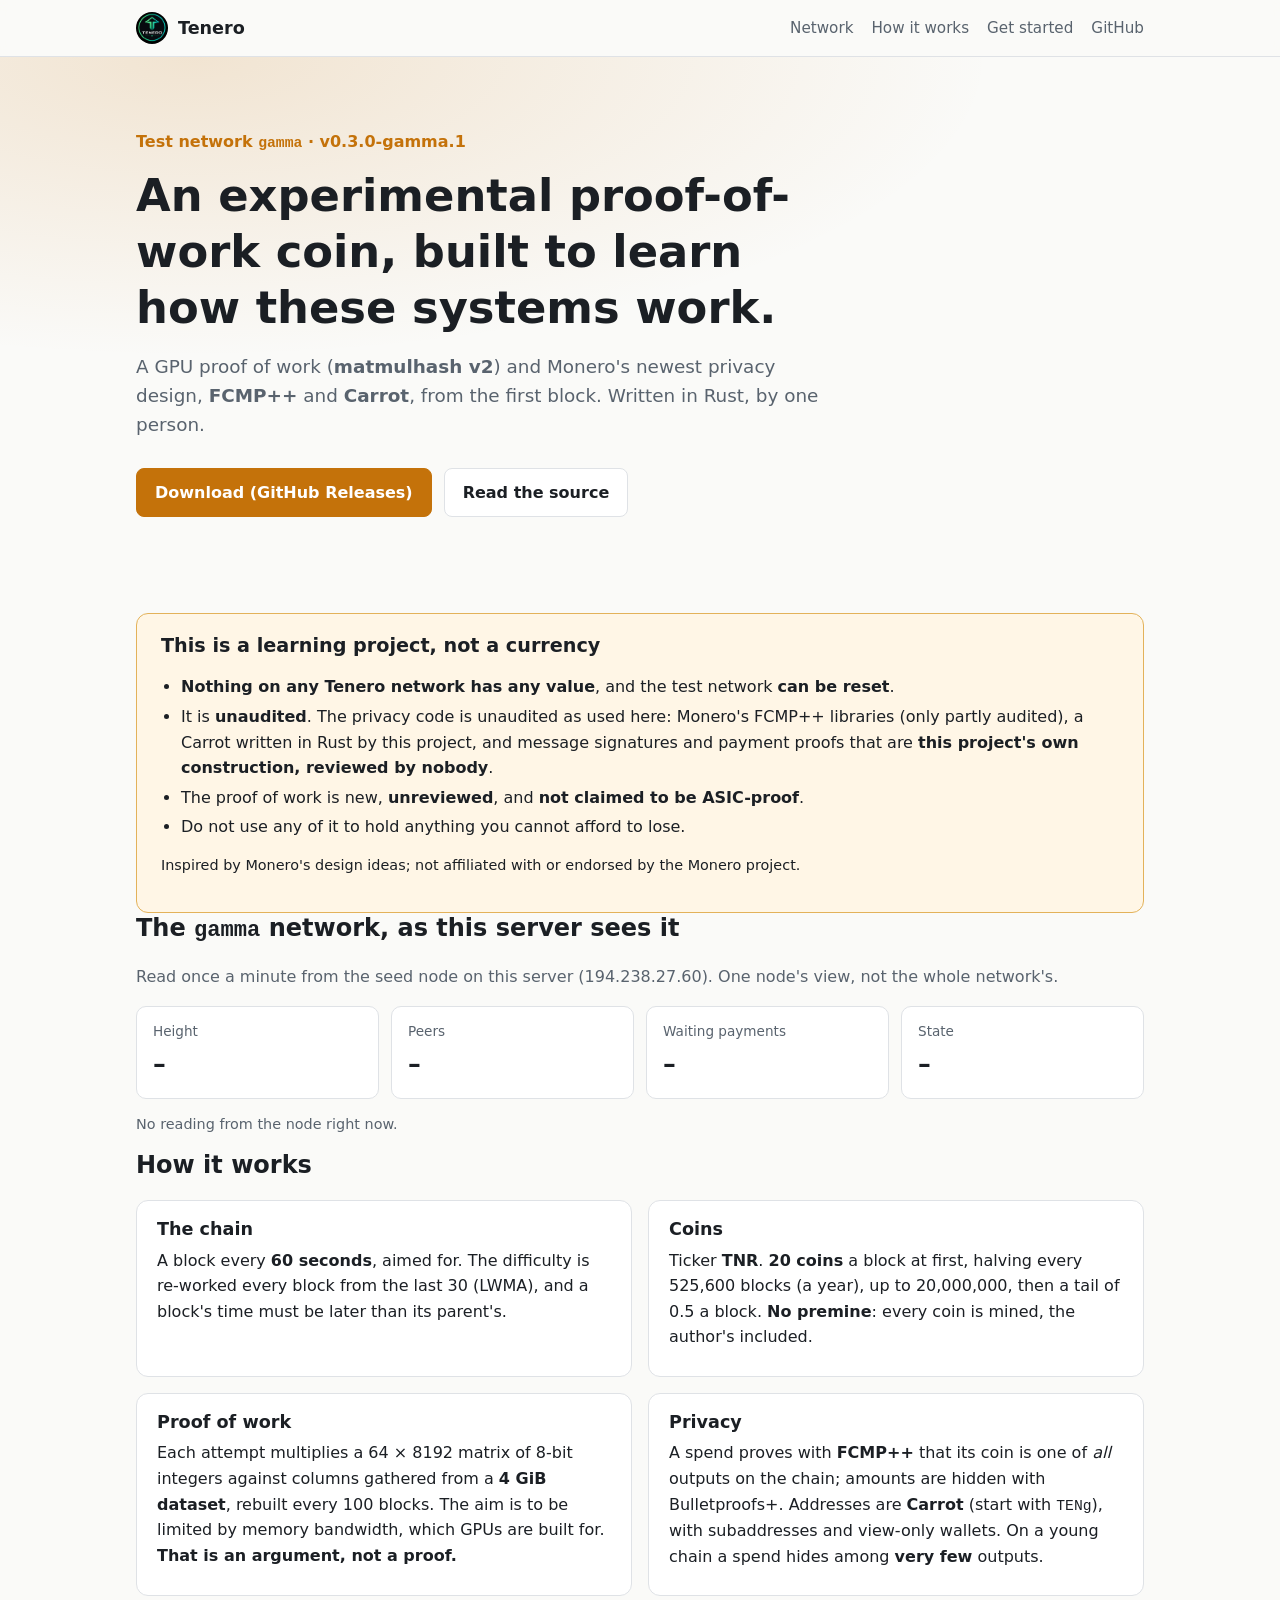
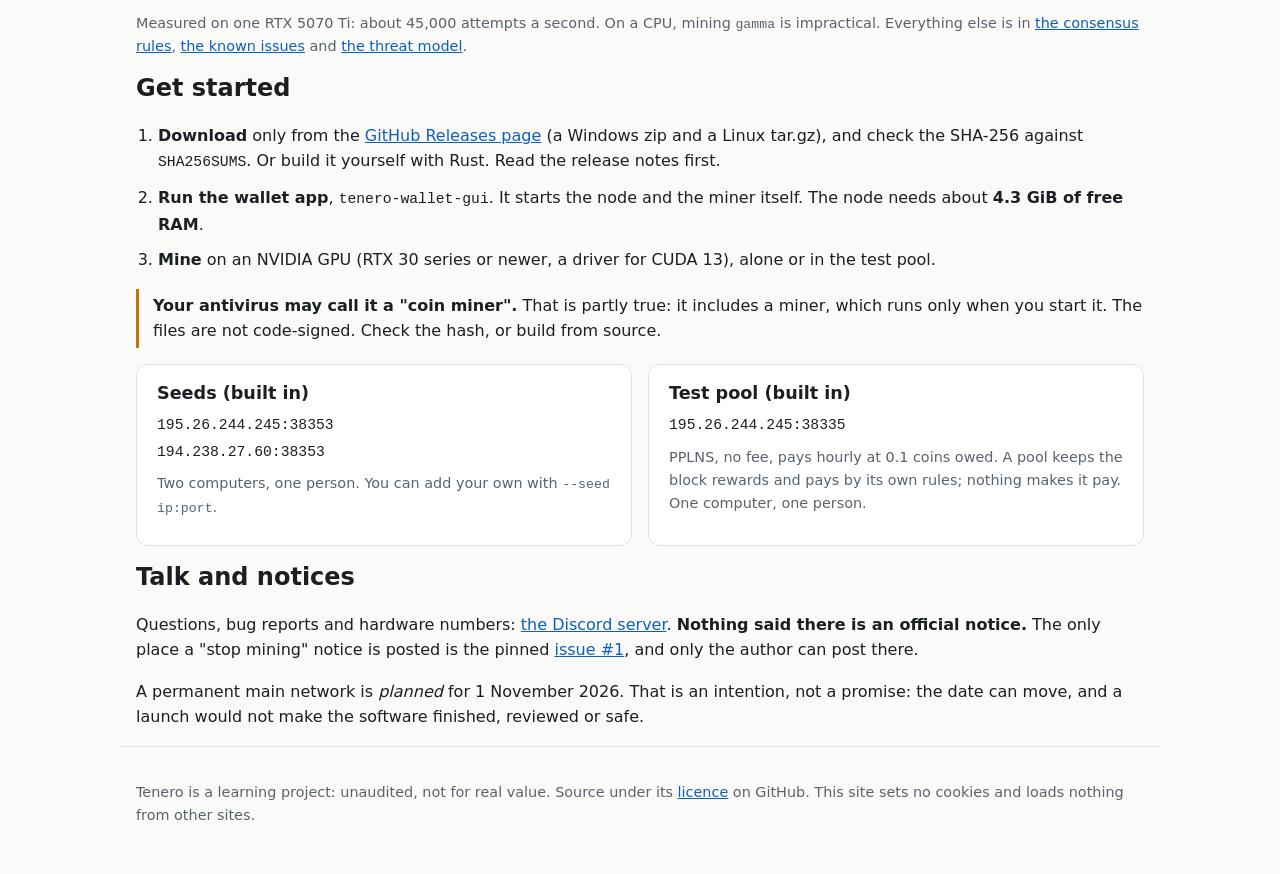
==== index.html @ a3d9bb98 "The Tenero website (teneronetwork.com) A static page, a once-a-minute network panel fed by `tenerod " ====
<!doctype html>
<html lang="en">
<head>
<meta charset="utf-8">
<meta name="viewport" content="width=device-width, initial-scale=1">
<title>Tenero</title>
<meta name="description" content="Tenero: an experimental, unaudited proof-of-work coin with a GPU proof of work and Monero-style privacy (FCMP++ and Carrot). A learning project; nothing on it has any value.">
<meta name="color-scheme" content="dark light">
<link rel="icon" href="favicon.ico">
<link rel="stylesheet" href="style.css">
</head>
<body>

<header class="top">
  <div class="wrap top-row">
    <a class="brand" href="#"><img src="assets/logo-circle.webp" alt="" width="32" height="32"> Tenero</a>
    <nav>
      <a href="#status">Network</a>
      <a href="#how">How it works</a>
      <a href="#start">Get started</a>
      <a href="https://github.com/zad112/Tenero">GitHub</a>
    </nav>
  </div>
</header>

<main>

<section class="hero">
  <div class="wrap">
    <p class="eyebrow">Test network <code>gamma</code> · v0.3.0-gamma.1</p>
    <h1>An experimental proof-of-work coin, built to learn how these systems work.</h1>
    <p class="lede">A GPU proof of work (<strong>matmulhash v2</strong>) and Monero's newest privacy design,
      <strong>FCMP++</strong> and <strong>Carrot</strong>, from the first block. Written in Rust, by one person.</p>
    <div class="cta">
      <a class="btn primary" href="https://github.com/zad112/Tenero/releases">Download (GitHub Releases)</a>
      <a class="btn" href="https://github.com/zad112/Tenero">Read the source</a>
    </div>
  </div>
</section>

<section class="wrap">
  <div class="warning" role="note">
    <h2>This is a learning project, not a currency</h2>
    <ul>
      <li><strong>Nothing on any Tenero network has any value</strong>, and the test network <strong>can be reset</strong>.</li>
      <li>It is <strong>unaudited</strong>. The privacy code is unaudited as used here: Monero's FCMP++ libraries (only partly audited),
        a Carrot written in Rust by this project, and message signatures and payment proofs that are <strong>this project's own construction,
        reviewed by nobody</strong>.</li>
      <li>The proof of work is new, <strong>unreviewed</strong>, and <strong>not claimed to be ASIC-proof</strong>.</li>
      <li>Do not use any of it to hold anything you cannot afford to lose.</li>
    </ul>
    <p class="small">Inspired by Monero's design ideas; not affiliated with or endorsed by the Monero project.</p>
  </div>
</section>

<section id="status" class="wrap">
  <h2>The <code>gamma</code> network, as this server sees it</h2>
  <p class="muted">Read once a minute from the seed node on this server (194.238.27.60). One node's view, not the whole network's.</p>
  <div class="stats" id="stats">
    <div class="stat"><span class="label">Height</span><span class="value" id="s-height">–</span></div>
    <div class="stat"><span class="label">Peers</span><span class="value" id="s-peers">–</span></div>
    <div class="stat"><span class="label">Waiting payments</span><span class="value" id="s-mempool">–</span></div>
    <div class="stat"><span class="label">State</span><span class="value" id="s-sync">–</span></div>
  </div>
  <p class="muted small" id="s-updated">Waiting for the first reading…</p>
</section>

<section id="how" class="wrap">
  <h2>How it works</h2>
  <div class="grid">
    <article class="card">
      <h3>The chain</h3>
      <p>A block every <strong>60 seconds</strong>, aimed for. The difficulty is re-worked every block from the last 30 (LWMA),
        and a block's time must be later than its parent's.</p>
    </article>
    <article class="card">
      <h3>Coins</h3>
      <p>Ticker <strong>TNR</strong>. <strong>20 coins</strong> a block at first, halving every 525,600 blocks (a year),
        up to 20,000,000, then a tail of 0.5 a block. <strong>No premine</strong>: every coin is mined, the author's included.</p>
    </article>
    <article class="card">
      <h3>Proof of work</h3>
      <p>Each attempt multiplies a 64 × 8192 matrix of 8-bit integers against columns gathered from a <strong>4 GiB dataset</strong>,
        rebuilt every 100 blocks. The aim is to be limited by memory bandwidth, which GPUs are built for.
        <strong>That is an argument, not a proof.</strong></p>
    </article>
    <article class="card">
      <h3>Privacy</h3>
      <p>A spend proves with <strong>FCMP++</strong> that its coin is one of <em>all</em> outputs on the chain; amounts are hidden with
        Bulletproofs+. Addresses are <strong>Carrot</strong> (start with <code>TENg</code>), with subaddresses and view-only wallets.
        On a young chain a spend hides among <strong>very few</strong> outputs.</p>
    </article>
  </div>
  <p class="muted small">Measured on one RTX 5070 Ti: about 45,000 attempts a second. On a CPU, mining <code>gamma</code> is impractical.
    Everything else is in <a href="https://github.com/zad112/Tenero/blob/main/docs/CONSENSUS.md">the consensus rules</a>,
    <a href="https://github.com/zad112/Tenero/blob/main/docs/KNOWN_ISSUES.md">the known issues</a> and
    <a href="https://github.com/zad112/Tenero/blob/main/docs/THREAT_MODEL.md">the threat model</a>.</p>
</section>

<section id="start" class="wrap">
  <h2>Get started</h2>
  <ol class="steps">
    <li><strong>Download</strong> only from the
      <a href="https://github.com/zad112/Tenero/releases">GitHub Releases page</a> (a Windows zip and a Linux tar.gz), and check the
      SHA-256 against <code>SHA256SUMS</code>. Or build it yourself with Rust. Read the release notes first.</li>
    <li><strong>Run the wallet app</strong>, <code>tenero-wallet-gui</code>. It starts the node and the miner itself. The node needs
      about <strong>4.3 GiB of free RAM</strong>.</li>
    <li><strong>Mine</strong> on an NVIDIA GPU (RTX 30 series or newer, a driver for CUDA 13), alone or in the test pool.</li>
  </ol>
  <p class="note"><strong>Your antivirus may call it a "coin miner".</strong> That is partly true: it includes a miner, which runs only when you start it.
    The files are not code-signed. Check the hash, or build from source.</p>

  <div class="grid two">
    <article class="card">
      <h3>Seeds (built in)</h3>
      <p><code>195.26.244.245:38353</code><br><code>194.238.27.60:38353</code></p>
      <p class="small muted">Two computers, one person. You can add your own with <code>--seed ip:port</code>.</p>
    </article>
    <article class="card">
      <h3>Test pool (built in)</h3>
      <p><code>195.26.244.245:38335</code></p>
      <p class="small muted">PPLNS, no fee, pays hourly at 0.1 coins owed. A pool keeps the block rewards and pays by its own rules;
        nothing makes it pay. One computer, one person.</p>
    </article>
  </div>
</section>

<section class="wrap">
  <h2>Talk and notices</h2>
  <p>Questions, bug reports and hardware numbers: <a href="https://discord.gg/QzfqaGDVcm">the Discord server</a>.
    <strong>Nothing said there is an official notice.</strong> The only place a "stop mining" notice is posted is the pinned
    <a href="https://github.com/zad112/Tenero/issues/1">issue #1</a>, and only the author can post there.</p>
  <p>A permanent main network is <em>planned</em> for 1 November 2026. That is an intention, not a promise: the date can move,
    and a launch would not make the software finished, reviewed or safe.</p>
</section>

</main>

<footer class="wrap foot">
  <p>Tenero is a learning project: unaudited, not for real value. Source under its
    <a href="https://github.com/zad112/Tenero/blob/main/LICENSE">licence</a> on GitHub. This site sets no cookies and loads nothing from other sites.</p>
</footer>

<script src="app.js" defer></script>
</body>
</html>
---- style.css ----
:root {
  --bg: #0d1117;
  --bg2: #161b22;
  --line: #2a313c;
  --text: #e6e9ee;
  --muted: #9aa4b2;
  --accent: #f2a541;
  --accent-text: #1a1206;
  --warn-bg: #2a1d0b;
  --warn-line: #8a5a14;
  --link: #79b8ff;
}
@media (prefers-color-scheme: light) {
  :root {
    --bg: #fafaf8;
    --bg2: #ffffff;
    --line: #dfe2e6;
    --text: #1b1f24;
    --muted: #59636e;
    --accent: #c4720a;
    --accent-text: #ffffff;
    --warn-bg: #fff6e6;
    --warn-line: #e3b25a;
    --link: #0b5fc4;
  }
}

* { box-sizing: border-box; }
html { scroll-behavior: smooth; }
body {
  margin: 0;
  background: var(--bg);
  color: var(--text);
  font: 16px/1.6 system-ui, -apple-system, "Segoe UI", Roboto, sans-serif;
}
a { color: var(--link); }
code { font-family: ui-monospace, "Cascadia Mono", Consolas, monospace; font-size: .92em; overflow-wrap: anywhere; }
h1, h2, h3 { line-height: 1.25; }
h2 { margin-top: 0; font-size: 1.5rem; }
h3 { margin: 0 0 .4rem; font-size: 1.1rem; }

.wrap { max-width: 1040px; margin: 0 auto; padding: 0 16px; }
main > section { margin-bottom: 56px; }

.top { position: sticky; top: 0; z-index: 10; background: color-mix(in srgb, var(--bg) 88%, transparent);
  backdrop-filter: blur(8px); border-bottom: 1px solid var(--line); }
.top-row { display: flex; align-items: center; justify-content: space-between; gap: 16px; min-height: 56px; flex-wrap: wrap; }
.brand { display: flex; align-items: center; gap: 10px; font-weight: 700; font-size: 1.1rem; color: var(--text); text-decoration: none; }
.brand img { border-radius: 50%; }
nav { display: flex; gap: 18px; flex-wrap: wrap; }
nav a { color: var(--muted); text-decoration: none; font-size: .95rem; }
nav a:hover { color: var(--text); }

.hero { padding: 72px 0 40px; background:
  radial-gradient(800px 300px at 15% 0%, color-mix(in srgb, var(--accent) 16%, transparent), transparent); }
.eyebrow { color: var(--accent); font-weight: 600; margin: 0 0 12px; }
.hero h1 { font-size: clamp(1.8rem, 4.5vw, 2.8rem); margin: 0 0 16px; max-width: 22ch; }
.lede { font-size: 1.15rem; color: var(--muted); max-width: 60ch; margin: 0 0 28px; }
.cta { display: flex; gap: 12px; flex-wrap: wrap; }
.btn { display: inline-block; padding: 11px 18px; border-radius: 8px; border: 1px solid var(--line);
  color: var(--text); text-decoration: none; font-weight: 600; background: var(--bg2); }
.btn.primary { background: var(--accent); border-color: var(--accent); color: var(--accent-text); }
.btn:hover { filter: brightness(1.08); }

.warning { background: var(--warn-bg); border: 1px solid var(--warn-line); border-radius: 12px; padding: 20px 24px; }
.warning h2 { font-size: 1.2rem; }
.warning ul { margin: 0 0 8px; padding-left: 20px; }
.warning li { margin-bottom: 4px; }

.stats { display: grid; grid-template-columns: repeat(4, 1fr); gap: 12px; margin: 16px 0 8px; }
.stat { background: var(--bg2); border: 1px solid var(--line); border-radius: 10px; padding: 14px 16px; }
.stat .label { display: block; color: var(--muted); font-size: .85rem; }
.stat .value { display: block; font-size: 1.6rem; font-weight: 700; font-variant-numeric: tabular-nums; }

.grid { display: grid; grid-template-columns: repeat(2, 1fr); gap: 16px; margin: 16px 0; }
.card { background: var(--bg2); border: 1px solid var(--line); border-radius: 12px; padding: 18px 20px; }
.card p { margin: 0 0 8px; }

.steps { padding-left: 22px; }
.steps li { margin-bottom: 10px; }
.note { border-left: 3px solid var(--accent); padding: 4px 0 4px 14px; }

.muted { color: var(--muted); }
.small { font-size: .9rem; }
.foot { border-top: 1px solid var(--line); padding-top: 20px; padding-bottom: 40px; color: var(--muted); font-size: .9rem; }

@media (max-width: 720px) {
  .stats { grid-template-columns: repeat(2, 1fr); }
  .grid { grid-template-columns: 1fr; }
  nav { gap: 12px; }
  .hero { padding-top: 48px; }
}
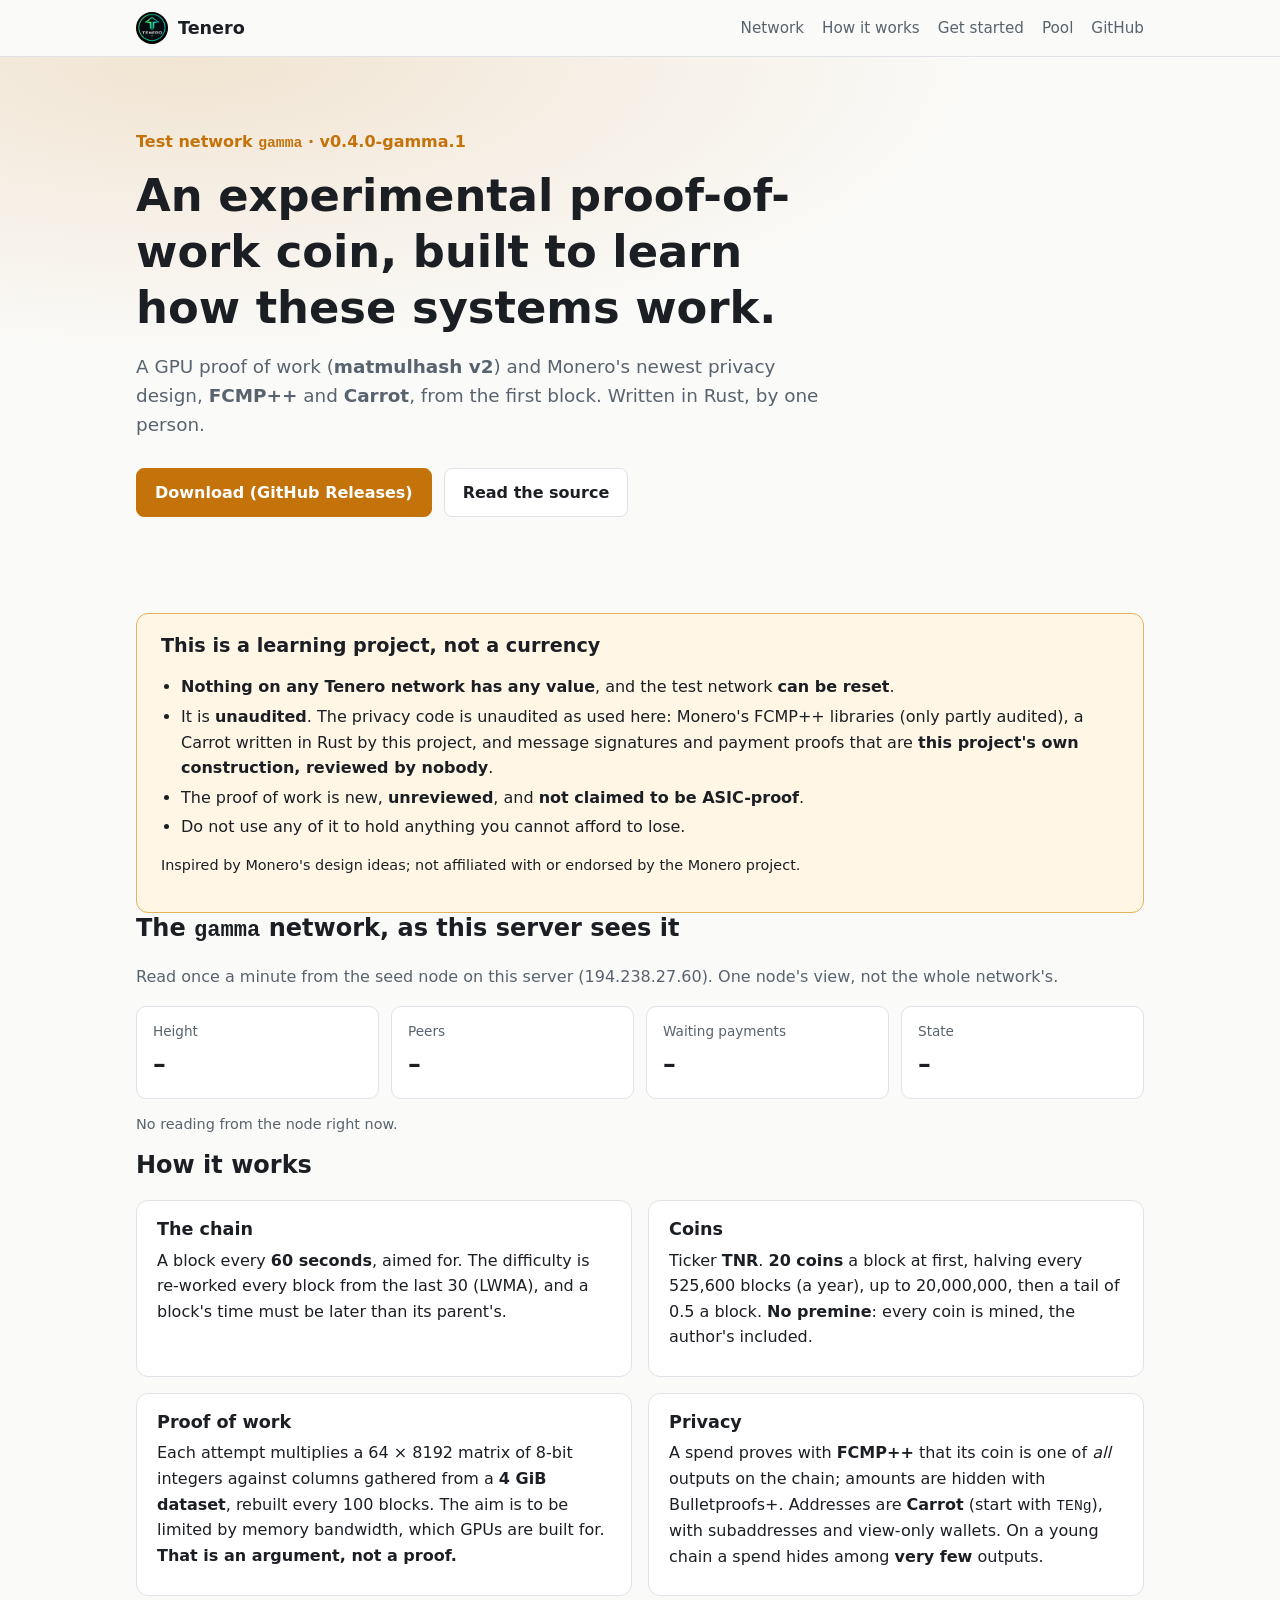
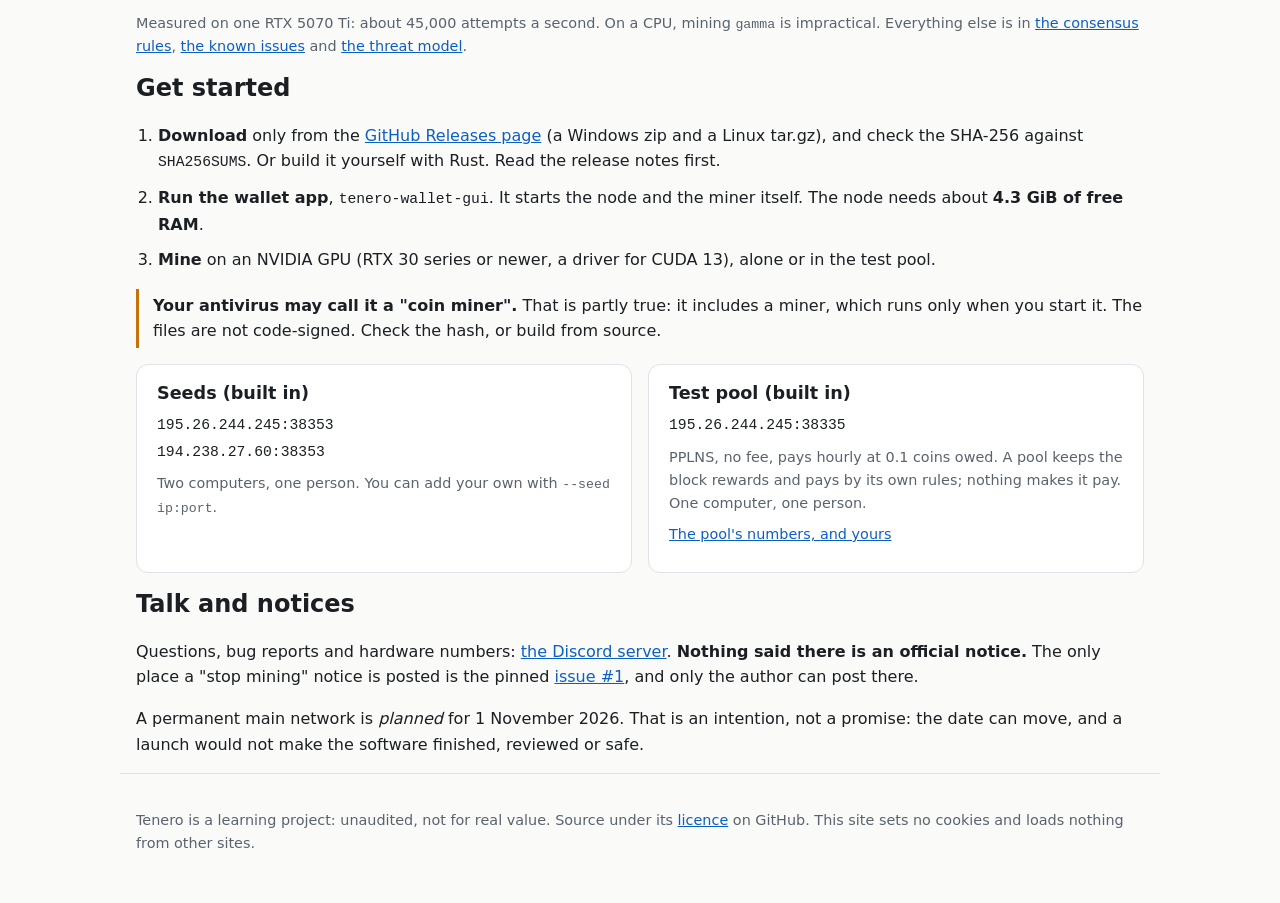
==== commit 1d8fc303: "The pool page (pool/, teneronetwork.com/pool): the pool's numbers and a miner's own, by address, has" ====
--- a/index.html
+++ b/index.html
@@ -18,6 +18,7 @@
       <a href="#status">Network</a>
       <a href="#how">How it works</a>
       <a href="#start">Get started</a>
+      <a href="pool/">Pool</a>
       <a href="https://github.com/zad112/Tenero">GitHub</a>
     </nav>
   </div>
@@ -27,7 +28,7 @@
 
 <section class="hero">
   <div class="wrap">
-    <p class="eyebrow">Test network <code>gamma</code> · v0.3.0-gamma.1</p>
+    <p class="eyebrow">Test network <code>gamma</code> · v0.4.0-gamma.1</p>
     <h1>An experimental proof-of-work coin, built to learn how these systems work.</h1>
     <p class="lede">A GPU proof of work (<strong>matmulhash v2</strong>) and Monero's newest privacy design,
       <strong>FCMP++</strong> and <strong>Carrot</strong>, from the first block. Written in Rust, by one person.</p>
@@ -121,6 +122,7 @@
       <p><code>195.26.244.245:38335</code></p>
       <p class="small muted">PPLNS, no fee, pays hourly at 0.1 coins owed. A pool keeps the block rewards and pays by its own rules;
         nothing makes it pay. One computer, one person.</p>
+      <p class="small"><a href="pool/">The pool's numbers, and yours</a></p>
     </article>
   </div>
 </section>
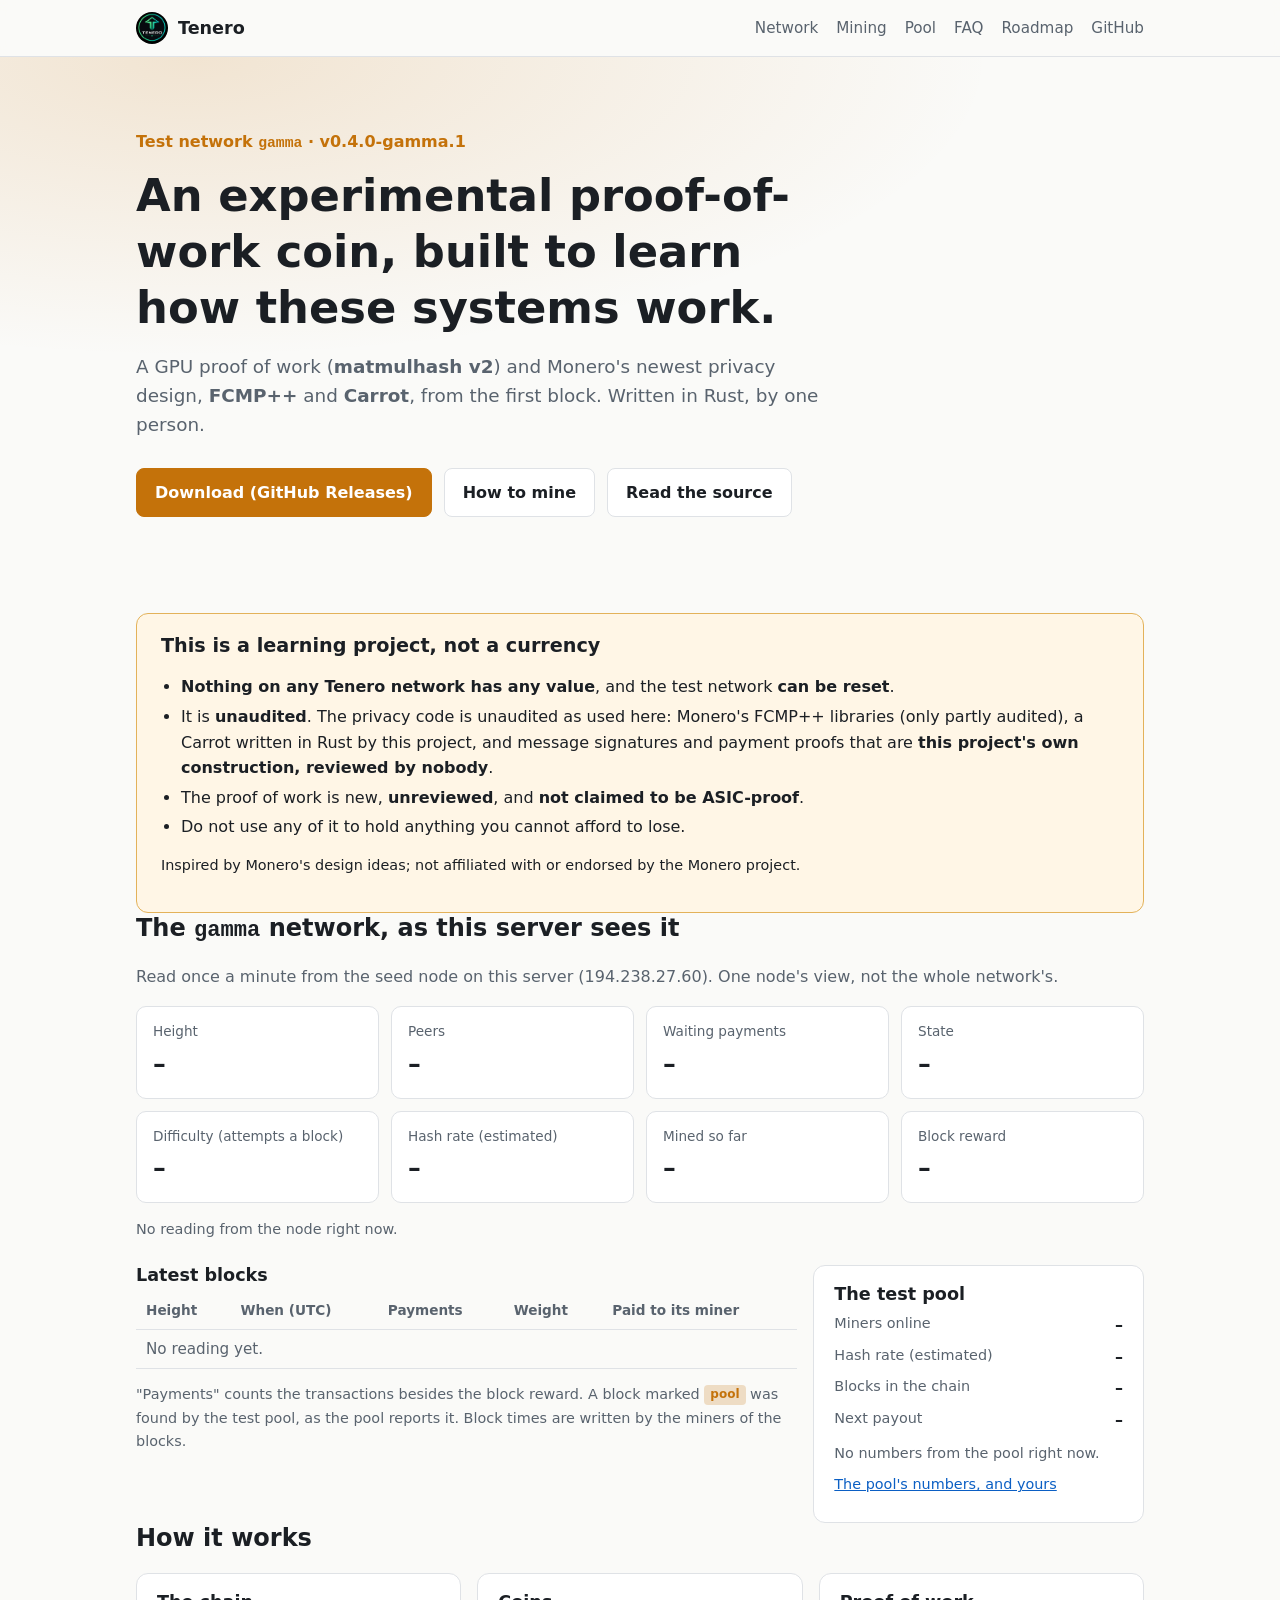
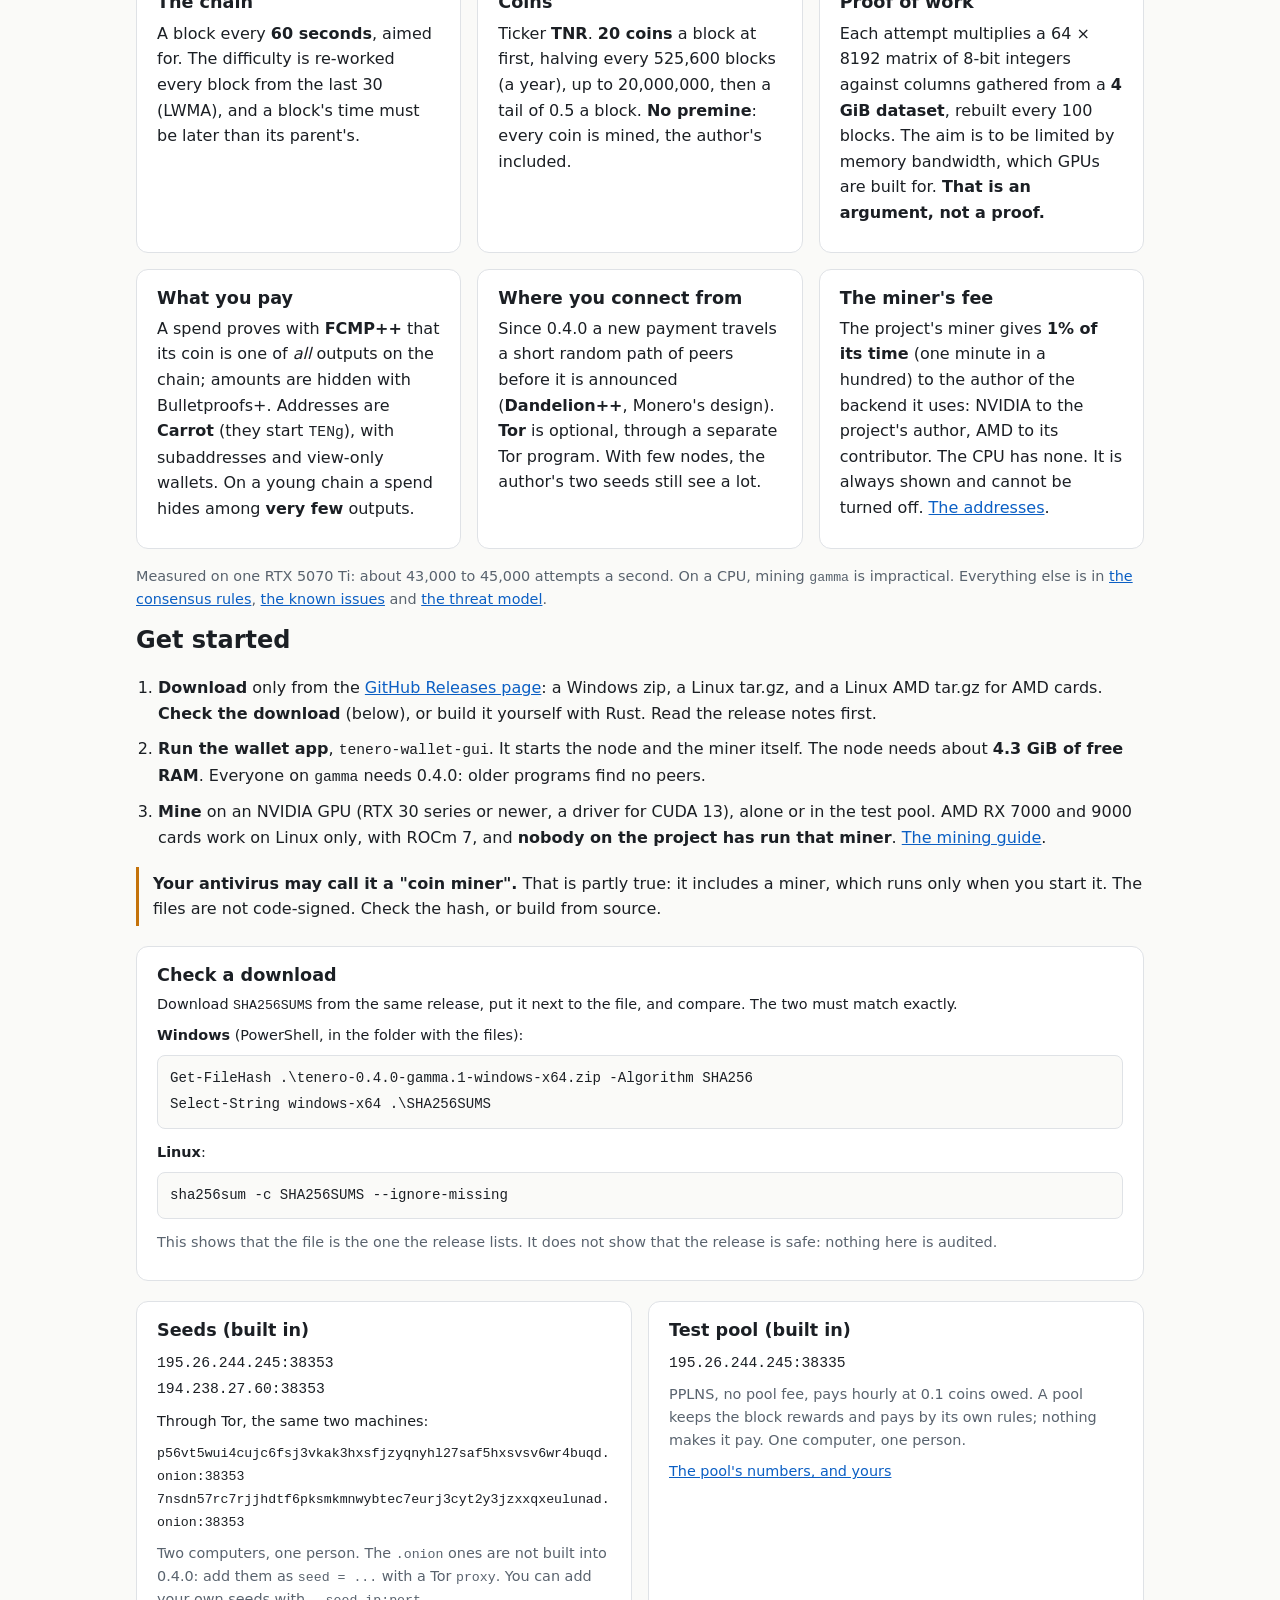
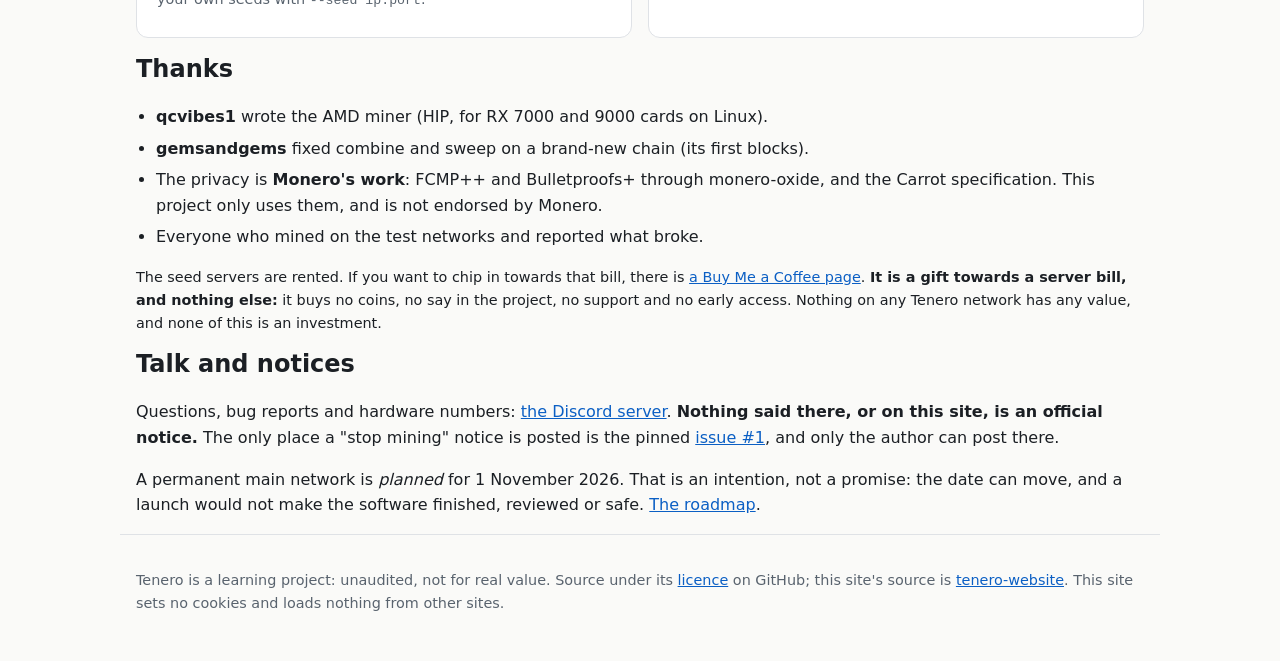
==== commit e255b87c: "Website: up to date with 0.4.0, a fuller network panel, and mining, FAQ and roadmap pages * The home" ====
--- a/index.html
+++ b/index.html
@@ -13,12 +13,13 @@
 
 <header class="top">
   <div class="wrap top-row">
-    <a class="brand" href="#"><img src="assets/logo-circle.webp" alt="" width="32" height="32"> Tenero</a>
+    <a class="brand" href="./"><img src="assets/logo-circle.webp" alt="" width="32" height="32"> Tenero</a>
     <nav>
       <a href="#status">Network</a>
-      <a href="#how">How it works</a>
-      <a href="#start">Get started</a>
+      <a href="mining/">Mining</a>
       <a href="pool/">Pool</a>
+      <a href="faq/">FAQ</a>
+      <a href="roadmap/">Roadmap</a>
       <a href="https://github.com/zad112/Tenero">GitHub</a>
     </nav>
   </div>
@@ -34,6 +35,7 @@
       <strong>FCMP++</strong> and <strong>Carrot</strong>, from the first block. Written in Rust, by one person.</p>
     <div class="cta">
       <a class="btn primary" href="https://github.com/zad112/Tenero/releases">Download (GitHub Releases)</a>
+      <a class="btn" href="mining/">How to mine</a>
       <a class="btn" href="https://github.com/zad112/Tenero">Read the source</a>
     </div>
   </div>
@@ -57,18 +59,48 @@
 <section id="status" class="wrap">
   <h2>The <code>gamma</code> network, as this server sees it</h2>
   <p class="muted">Read once a minute from the seed node on this server (194.238.27.60). One node's view, not the whole network's.</p>
-  <div class="stats" id="stats">
+  <div class="stats">
     <div class="stat"><span class="label">Height</span><span class="value" id="s-height">–</span></div>
     <div class="stat"><span class="label">Peers</span><span class="value" id="s-peers">–</span></div>
     <div class="stat"><span class="label">Waiting payments</span><span class="value" id="s-mempool">–</span></div>
     <div class="stat"><span class="label">State</span><span class="value" id="s-sync">–</span></div>
+    <div class="stat"><span class="label">Difficulty (attempts a block)</span><span class="value" id="s-diff">–</span></div>
+    <div class="stat"><span class="label">Hash rate (estimated)</span><span class="value" id="s-rate">–</span></div>
+    <div class="stat"><span class="label">Mined so far</span><span class="value" id="s-emitted">–</span></div>
+    <div class="stat"><span class="label">Block reward</span><span class="value" id="s-reward">–</span></div>
   </div>
   <p class="muted small" id="s-updated">Waiting for the first reading…</p>
+  <p class="muted small" id="s-rate-note"></p>
+
+  <div class="split">
+    <div>
+      <h3>Latest blocks</h3>
+      <div class="table-wrap">
+        <table class="data">
+          <thead><tr><th>Height</th><th>When (UTC)</th><th>Payments</th><th>Weight</th><th>Paid to its miner</th></tr></thead>
+          <tbody id="s-blocks"><tr><td colspan="5" class="muted">No reading yet.</td></tr></tbody>
+        </table>
+      </div>
+      <p class="muted small">"Payments" counts the transactions besides the block reward. A block marked <span class="tag">pool</span> was
+        found by the test pool, as the pool reports it. Block times are written by the miners of the blocks.</p>
+    </div>
+    <aside class="card" id="pool-card">
+      <h3>The test pool</h3>
+      <dl class="facts">
+        <dt>Miners online</dt><dd id="ps-miners">–</dd>
+        <dt>Hash rate (estimated)</dt><dd id="ps-rate">–</dd>
+        <dt>Blocks in the chain</dt><dd id="ps-blocks">–</dd>
+        <dt>Next payout</dt><dd id="ps-next">–</dd>
+      </dl>
+      <p class="muted small" id="ps-updated"></p>
+      <p class="small"><a href="pool/">The pool's numbers, and yours</a></p>
+    </aside>
+  </div>
 </section>
 
 <section id="how" class="wrap">
   <h2>How it works</h2>
-  <div class="grid">
+  <div class="grid three">
     <article class="card">
       <h3>The chain</h3>
       <p>A block every <strong>60 seconds</strong>, aimed for. The difficulty is re-worked every block from the last 30 (LWMA),
@@ -86,13 +118,24 @@
         <strong>That is an argument, not a proof.</strong></p>
     </article>
     <article class="card">
-      <h3>Privacy</h3>
+      <h3>What you pay</h3>
       <p>A spend proves with <strong>FCMP++</strong> that its coin is one of <em>all</em> outputs on the chain; amounts are hidden with
-        Bulletproofs+. Addresses are <strong>Carrot</strong> (start with <code>TENg</code>), with subaddresses and view-only wallets.
+        Bulletproofs+. Addresses are <strong>Carrot</strong> (they start <code>TENg</code>), with subaddresses and view-only wallets.
         On a young chain a spend hides among <strong>very few</strong> outputs.</p>
     </article>
-  </div>
-  <p class="muted small">Measured on one RTX 5070 Ti: about 45,000 attempts a second. On a CPU, mining <code>gamma</code> is impractical.
+    <article class="card">
+      <h3>Where you connect from</h3>
+      <p>Since 0.4.0 a new payment travels a short random path of peers before it is announced (<strong>Dandelion++</strong>, Monero's
+        design). <strong>Tor</strong> is optional, through a separate Tor program. With few nodes, the author's two seeds still see a lot.</p>
+    </article>
+    <article class="card">
+      <h3>The miner's fee</h3>
+      <p>The project's miner gives <strong>1% of its time</strong> (one minute in a hundred) to the author of the backend it uses:
+        NVIDIA to the project's author, AMD to its contributor. The CPU has none. It is always shown and cannot be turned off.
+        <a href="mining/#fee">The addresses</a>.</p>
+    </article>
+  </div>
+  <p class="muted small">Measured on one RTX 5070 Ti: about 43,000 to 45,000 attempts a second. On a CPU, mining <code>gamma</code> is impractical.
     Everything else is in <a href="https://github.com/zad112/Tenero/blob/main/docs/CONSENSUS.md">the consensus rules</a>,
     <a href="https://github.com/zad112/Tenero/blob/main/docs/KNOWN_ISSUES.md">the known issues</a> and
     <a href="https://github.com/zad112/Tenero/blob/main/docs/THREAT_MODEL.md">the threat model</a>.</p>
@@ -101,46 +144,78 @@
 <section id="start" class="wrap">
   <h2>Get started</h2>
   <ol class="steps">
-    <li><strong>Download</strong> only from the
-      <a href="https://github.com/zad112/Tenero/releases">GitHub Releases page</a> (a Windows zip and a Linux tar.gz), and check the
-      SHA-256 against <code>SHA256SUMS</code>. Or build it yourself with Rust. Read the release notes first.</li>
+    <li><strong>Download</strong> only from the <a href="https://github.com/zad112/Tenero/releases">GitHub Releases page</a>:
+      a Windows zip, a Linux tar.gz, and a Linux AMD tar.gz for AMD cards. <strong>Check the download</strong> (below), or build it
+      yourself with Rust. Read the release notes first.</li>
     <li><strong>Run the wallet app</strong>, <code>tenero-wallet-gui</code>. It starts the node and the miner itself. The node needs
-      about <strong>4.3 GiB of free RAM</strong>.</li>
-    <li><strong>Mine</strong> on an NVIDIA GPU (RTX 30 series or newer, a driver for CUDA 13), alone or in the test pool.</li>
+      about <strong>4.3 GiB of free RAM</strong>. Everyone on <code>gamma</code> needs 0.4.0: older programs find no peers.</li>
+    <li><strong>Mine</strong> on an NVIDIA GPU (RTX 30 series or newer, a driver for CUDA 13), alone or in the test pool.
+      AMD RX 7000 and 9000 cards work on Linux only, with ROCm 7, and <strong>nobody on the project has run that miner</strong>.
+      <a href="mining/">The mining guide</a>.</li>
   </ol>
   <p class="note"><strong>Your antivirus may call it a "coin miner".</strong> That is partly true: it includes a miner, which runs only when you start it.
     The files are not code-signed. Check the hash, or build from source.</p>
 
+  <div class="card verify" id="verify">
+    <h3>Check a download</h3>
+    <p class="small">Download <code>SHA256SUMS</code> from the same release, put it next to the file, and compare. The two must match exactly.</p>
+    <p class="small"><strong>Windows</strong> (PowerShell, in the folder with the files):</p>
+    <pre><code>Get-FileHash .\tenero-0.4.0-gamma.1-windows-x64.zip -Algorithm SHA256
+Select-String windows-x64 .\SHA256SUMS</code></pre>
+    <p class="small"><strong>Linux</strong>:</p>
+    <pre><code>sha256sum -c SHA256SUMS --ignore-missing</code></pre>
+    <p class="muted small">This shows that the file is the one the release lists. It does not show that the release is safe: nothing here is audited.</p>
+  </div>
+
   <div class="grid two">
     <article class="card">
       <h3>Seeds (built in)</h3>
       <p><code>195.26.244.245:38353</code><br><code>194.238.27.60:38353</code></p>
-      <p class="small muted">Two computers, one person. You can add your own with <code>--seed ip:port</code>.</p>
+      <p class="small">Through Tor, the same two machines:</p>
+      <p class="small"><code>p56vt5wui4cujc6fsj3vkak3hxsfjzyqnyhl27saf5hxsvsv6wr4buqd.onion:38353</code><br>
+        <code>7nsdn57rc7rjjhdtf6pksmkmnwybtec7eurj3cyt2y3jzxxqxeulunad.onion:38353</code></p>
+      <p class="small muted">Two computers, one person. The <code>.onion</code> ones are not built into 0.4.0: add them as
+        <code>seed = ...</code> with a Tor <code>proxy</code>. You can add your own seeds with <code>--seed ip:port</code>.</p>
     </article>
     <article class="card">
       <h3>Test pool (built in)</h3>
       <p><code>195.26.244.245:38335</code></p>
-      <p class="small muted">PPLNS, no fee, pays hourly at 0.1 coins owed. A pool keeps the block rewards and pays by its own rules;
+      <p class="small muted">PPLNS, no pool fee, pays hourly at 0.1 coins owed. A pool keeps the block rewards and pays by its own rules;
         nothing makes it pay. One computer, one person.</p>
       <p class="small"><a href="pool/">The pool's numbers, and yours</a></p>
     </article>
   </div>
+</section>
+
+<section id="credits" class="wrap">
+  <h2>Thanks</h2>
+  <ul class="plain">
+    <li><strong>qcvibes1</strong> wrote the AMD miner (HIP, for RX 7000 and 9000 cards on Linux).</li>
+    <li><strong>gemsandgems</strong> fixed combine and sweep on a brand-new chain (its first blocks).</li>
+    <li>The privacy is <strong>Monero's work</strong>: FCMP++ and Bulletproofs+ through monero-oxide, and the Carrot specification.
+      This project only uses them, and is not endorsed by Monero.</li>
+    <li>Everyone who mined on the test networks and reported what broke.</li>
+  </ul>
+  <p class="small">The seed servers are rented. If you want to chip in towards that bill, there is
+    <a href="https://buymeacoffee.com/zad112">a Buy Me a Coffee page</a>. <strong>It is a gift towards a server bill, and nothing else:</strong>
+    it buys no coins, no say in the project, no support and no early access. Nothing on any Tenero network has any value, and none of this is an investment.</p>
 </section>
 
 <section class="wrap">
   <h2>Talk and notices</h2>
   <p>Questions, bug reports and hardware numbers: <a href="https://discord.gg/QzfqaGDVcm">the Discord server</a>.
-    <strong>Nothing said there is an official notice.</strong> The only place a "stop mining" notice is posted is the pinned
+    <strong>Nothing said there, or on this site, is an official notice.</strong> The only place a "stop mining" notice is posted is the pinned
     <a href="https://github.com/zad112/Tenero/issues/1">issue #1</a>, and only the author can post there.</p>
   <p>A permanent main network is <em>planned</em> for 1 November 2026. That is an intention, not a promise: the date can move,
-    and a launch would not make the software finished, reviewed or safe.</p>
+    and a launch would not make the software finished, reviewed or safe. <a href="roadmap/">The roadmap</a>.</p>
 </section>
 
 </main>
 
 <footer class="wrap foot">
   <p>Tenero is a learning project: unaudited, not for real value. Source under its
-    <a href="https://github.com/zad112/Tenero/blob/main/LICENSE">licence</a> on GitHub. This site sets no cookies and loads nothing from other sites.</p>
+    <a href="https://github.com/zad112/Tenero/blob/main/LICENSE">licence</a> on GitHub; this site's source is
+    <a href="https://github.com/zad112/tenero-website">tenero-website</a>. This site sets no cookies and loads nothing from other sites.</p>
 </footer>
 
 <script src="app.js" defer></script>
--- a/style.css
+++ b/style.css
@@ -90,3 +90,46 @@
   nav { gap: 12px; }
   .hero { padding-top: 48px; }
 }
+
+/* added with the mining, FAQ and roadmap pages */
+.grid.three { grid-template-columns: repeat(3, 1fr); }
+.split { display: grid; grid-template-columns: 2fr 1fr; gap: 16px; margin-top: 24px; align-items: start; }
+.split > * { min-width: 0; }
+.split h3 { margin-top: 0; }
+.table-wrap { overflow-x: auto; }
+table.data { width: 100%; border-collapse: collapse; font-variant-numeric: tabular-nums; font-size: .95rem; }
+table.data th, table.data td { text-align: left; padding: 7px 10px; border-bottom: 1px solid var(--line); white-space: nowrap; }
+table.data th { color: var(--muted); font-weight: 600; font-size: .85rem; }
+table.wrap-cells td { white-space: normal; }
+.tag { display: inline-block; padding: 0 6px; border-radius: 4px; font-size: .75rem; font-weight: 700;
+  background: color-mix(in srgb, var(--accent) 22%, transparent); color: var(--accent); vertical-align: 1px; }
+dl.facts { display: grid; grid-template-columns: auto 1fr; gap: 6px 14px; margin: 0 0 10px; }
+dl.facts dt { color: var(--muted); font-size: .9rem; }
+dl.facts dd { margin: 0; font-weight: 600; font-variant-numeric: tabular-nums; text-align: right; }
+pre { background: var(--bg); border: 1px solid var(--line); border-radius: 8px; padding: 10px 12px; overflow-x: auto; margin: 0 0 12px; }
+pre code { font-size: .88rem; overflow-wrap: normal; }
+.verify { margin: 20px 0; }
+ul.plain { padding-left: 20px; }
+ul.plain li { margin-bottom: 6px; }
+.addr { font-family: ui-monospace, "Cascadia Mono", Consolas, monospace; font-size: .85rem; word-break: break-all; }
+nav a[aria-current="page"] { color: var(--text); font-weight: 600; }
+.page h2 { margin-top: 8px; }
+.page section { margin-bottom: 40px; }
+details.faq { border-bottom: 1px solid var(--line); padding: 12px 0; }
+details.faq summary { cursor: pointer; font-weight: 600; font-size: 1.05rem; }
+details.faq p, details.faq ul { margin: 10px 0 0; }
+.status-list { list-style: none; padding: 0; }
+.status-list li { padding: 8px 0 8px 30px; position: relative; border-bottom: 1px solid var(--line); }
+.status-list li::before { position: absolute; left: 4px; top: 8px; font-weight: 700; }
+.status-list li.done::before { content: "✓"; color: #3fb950; }
+.status-list li.open::before { content: "○"; color: var(--muted); }
+.status-list li.plan::before { content: "→"; color: var(--accent); }
+
+@media (max-width: 860px) {
+  .grid.three { grid-template-columns: 1fr 1fr; }
+  .split { grid-template-columns: 1fr; }
+}
+@media (max-width: 720px) {
+  .grid.three { grid-template-columns: 1fr; }
+}
+.small-hero { padding: 48px 0 24px; }
